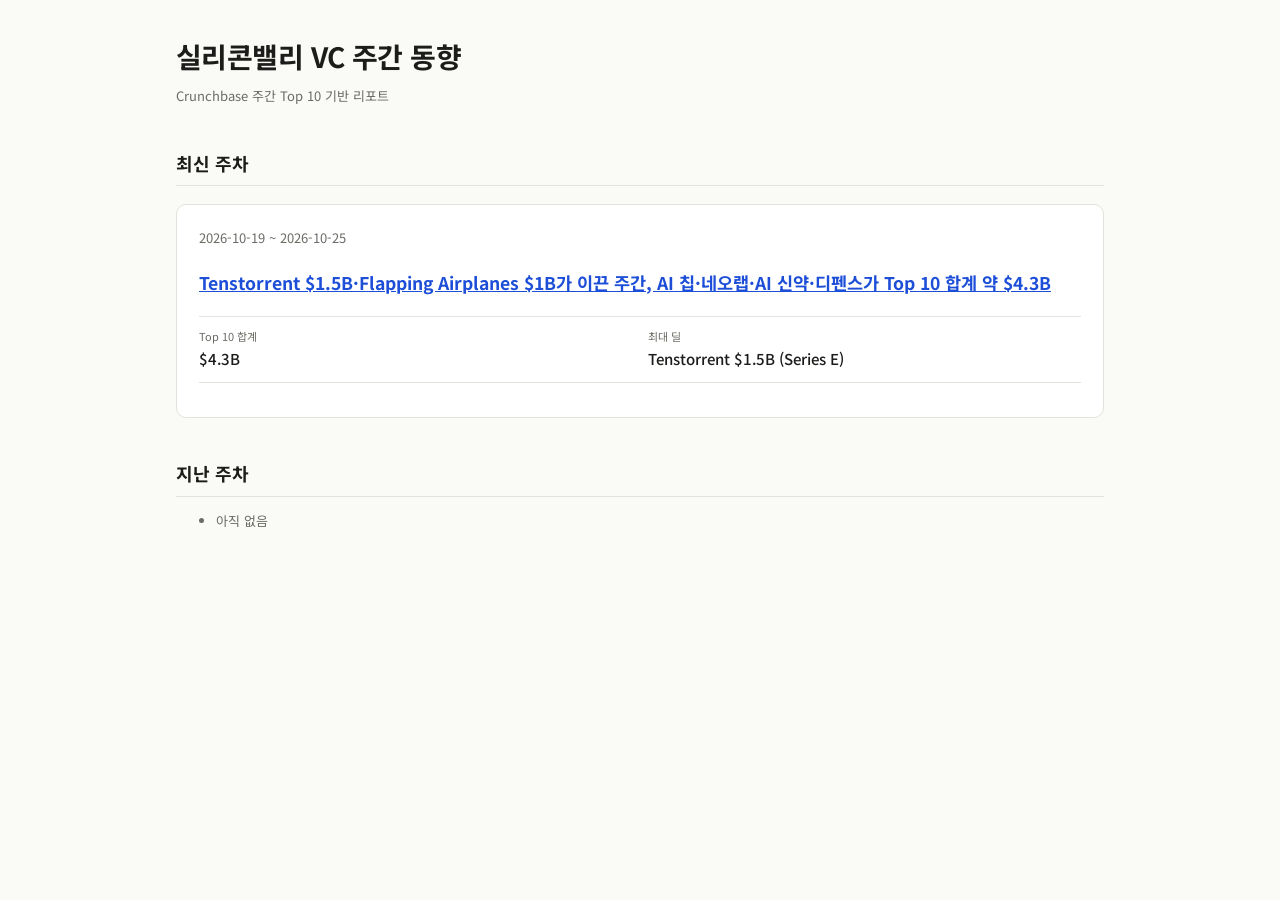
==== index.html @ 66e18ee8 "report: Top 10을 Crunchbase 목록 그대로 복원 (글로벌 재정렬 제거) Co-Authored-By: Claude Sonnet 5.5 <noreply@anthrop" ====
<!doctype html><html lang="ko"><head><meta charset="utf-8"><meta name="viewport" content="width=device-width,initial-scale=1"><title>실리콘밸리 VC 주간 동향</title>
<link href="https://fonts.googleapis.com/css2?family=Noto+Sans+KR:wght@400;500;700&display=swap" rel="stylesheet"><style>*{box-sizing:border-box}:root{--bg:#fafaf7;--fg:#1c1c1a;--mut:#6b6b66;--ln:#e3e2dc;--card:#fff;--ac:#1d4ed8;--bar:#dfe6fb;--why:#f1f4fd}
@media(prefers-color-scheme:dark){:root{--bg:#121214;--fg:#ececea;--mut:#9a9a94;--ln:#2c2c30;--card:#1a1a1d;--ac:#7ea2ff;--bar:#273253;--why:#1e2333}}
body{margin:0;background:var(--bg);color:var(--fg);font:15px/1.75 'Noto Sans KR',sans-serif;font-variant-numeric:tabular-nums;word-break:keep-all;overflow-wrap:anywhere}
.w{max-width:960px;margin:0 auto;padding:24px 16px 64px}a{color:var(--ac)}h1{font-size:28px;margin:8px 0 4px;letter-spacing:-.02em}h2{font-size:18px;margin:40px 0 12px;border-bottom:1px solid var(--ln);padding-bottom:6px}
.sub{color:var(--mut);font-size:13px}.lead{font-size:16px;margin:16px 0}
.tiles{display:grid;grid-template-columns:repeat(auto-fit,minmax(200px,1fr));gap:12px}.tile{background:var(--card);border:1px solid var(--ln);border-radius:8px;padding:12px 14px}.tile b{display:block;font-size:22px;color:var(--ac)}.tile span{font-size:12px;color:var(--mut)}
.trend{background:var(--card);border:1px solid var(--ln);border-radius:10px;padding:8px 20px}.trend li{margin:8px 0}
.bar{display:grid;grid-template-columns:minmax(120px,190px) 1fr 64px;gap:8px;align-items:center;text-decoration:none;color:var(--fg);padding:3px 0;font-size:13px}.bt{background:var(--bar);height:14px;border-radius:3px;overflow:hidden;display:block}.bt i{display:block;height:100%;background:var(--ac)}.ba{text-align:right;font-weight:700}
.card{background:var(--card);border:1px solid var(--ln);border-radius:10px;padding:22px;margin:18px 0;scroll-margin-top:12px}.ch{display:flex;gap:10px;align-items:center;flex-wrap:wrap}.ch h3{margin:0;font-size:20px}.rk{background:var(--ac);color:var(--bg);border-radius:50%;width:28px;height:28px;display:inline-flex;align-items:center;justify-content:center;font-weight:700;font-size:14px}
.tag{font-size:12px;border:1px solid var(--ln);border-radius:99px;padding:1px 10px;color:var(--mut)}.amt{font-size:40px;font-weight:700;color:var(--ac);margin:6px 0;letter-spacing:-.02em}
.meta{display:grid;grid-template-columns:repeat(auto-fit,minmax(200px,1fr));gap:8px 16px;margin:8px 0 12px;padding:10px 0;border-top:1px solid var(--ln);border-bottom:1px solid var(--ln)}.meta dt{font-size:11px;color:var(--mut)}.meta dd{margin:0;font-weight:500}
h4{font-size:13px;color:var(--mut);margin:16px 0 3px}.card p{margin:0}.why{background:var(--why);border-left:3px solid var(--ac);padding:10px 14px;border-radius:0 6px 6px 0}
.src{margin-top:16px;font-size:12px;color:var(--mut);border-top:1px dashed var(--ln);padding-top:8px}
.u{font-size:10px;background:#8883;color:var(--mut);border-radius:4px;padding:0 5px;margin-left:3px;font-weight:400;white-space:nowrap;vertical-align:middle}.small{font-size:13px;color:var(--mut)}.sec{border-left:3px solid var(--ln);padding:4px 0 4px 14px;margin:14px 0}.sh{display:flex;gap:10px;align-items:baseline;flex-wrap:wrap}.sh b{font-size:16px}.sh span{font-size:12px;color:var(--ac);font-weight:500}.sec p{margin:4px 0 0}.tw{overflow-x:auto}table{border-collapse:collapse;width:100%;font-size:13.5px}th,td{border-bottom:1px solid var(--ln);padding:8px 10px;text-align:left;vertical-align:top}th{font-size:12px;color:var(--mut);font-weight:500}.srcs{columns:2;font-size:13px}@media(max-width:600px){.srcs{columns:1}table{font-size:13px}td,th{padding:6px}}.small li{margin:3px 0}
@media(max-width:600px){.bar{grid-template-columns:1fr 56px}.bt{grid-column:1/-1;order:3}.amt{font-size:34px}.card{padding:16px}}.toc{display:flex;flex-wrap:wrap;gap:6px 14px;font-size:13px;margin:14px 0 0;padding:10px 0;border-top:1px solid var(--ln);border-bottom:1px solid var(--ln)}.toc a{text-decoration:none}</style></head><body><div class="w"><h1>실리콘밸리 VC 주간 동향</h1><div class="sub">Crunchbase 주간 Top 10 기반 리포트</div>
<h2>최신 주차</h2><article class="card"><div class="sub">2026-10-19 ~ 2026-10-25</div><h3><a href="reports/2026-10-19.html">Tenstorrent $1.5B·Flapping Airplanes $1B가 이끈 주간, AI 칩·네오랩·AI 신약·디펜스가 Top 10 합계 약 $4.3B</a></h3><dl class="meta"><div><dt>Top 10 합계</dt><dd>$4.3B</dd></div><div><dt>최대 딜</dt><dd>Tenstorrent $1.5B (Series E)</dd></div></dl></article>
<h2>지난 주차</h2><ul class="small"><li>아직 없음</li></ul></div></body></html>
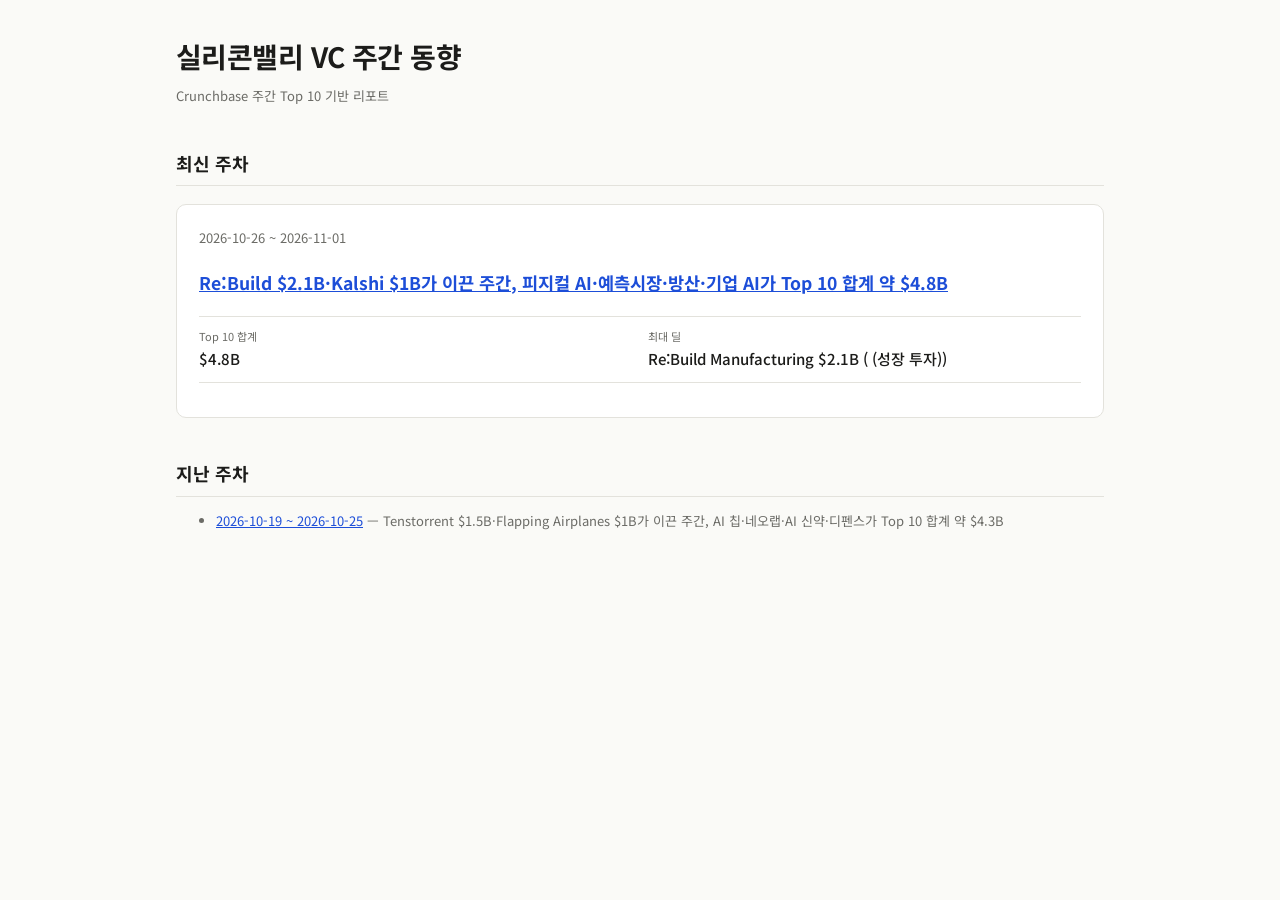
==== commit ab8a8cd8: "report: 2026-10-26 ~ 2026-11-01 Co-Authored-By: Claude Sonnet 5.5 <noreply@anthropic.com> Claude-Ses" ====
--- a/index.html
+++ b/index.html
@@ -14,5 +14,5 @@
 .src{margin-top:16px;font-size:12px;color:var(--mut);border-top:1px dashed var(--ln);padding-top:8px}
 .u{font-size:10px;background:#8883;color:var(--mut);border-radius:4px;padding:0 5px;margin-left:3px;font-weight:400;white-space:nowrap;vertical-align:middle}.small{font-size:13px;color:var(--mut)}.sec{border-left:3px solid var(--ln);padding:4px 0 4px 14px;margin:14px 0}.sh{display:flex;gap:10px;align-items:baseline;flex-wrap:wrap}.sh b{font-size:16px}.sh span{font-size:12px;color:var(--ac);font-weight:500}.sec p{margin:4px 0 0}.tw{overflow-x:auto}table{border-collapse:collapse;width:100%;font-size:13.5px}th,td{border-bottom:1px solid var(--ln);padding:8px 10px;text-align:left;vertical-align:top}th{font-size:12px;color:var(--mut);font-weight:500}.srcs{columns:2;font-size:13px}@media(max-width:600px){.srcs{columns:1}table{font-size:13px}td,th{padding:6px}}.small li{margin:3px 0}
 @media(max-width:600px){.bar{grid-template-columns:1fr 56px}.bt{grid-column:1/-1;order:3}.amt{font-size:34px}.card{padding:16px}}.toc{display:flex;flex-wrap:wrap;gap:6px 14px;font-size:13px;margin:14px 0 0;padding:10px 0;border-top:1px solid var(--ln);border-bottom:1px solid var(--ln)}.toc a{text-decoration:none}</style></head><body><div class="w"><h1>실리콘밸리 VC 주간 동향</h1><div class="sub">Crunchbase 주간 Top 10 기반 리포트</div>
-<h2>최신 주차</h2><article class="card"><div class="sub">2026-10-19 ~ 2026-10-25</div><h3><a href="reports/2026-10-19.html">Tenstorrent $1.5B·Flapping Airplanes $1B가 이끈 주간, AI 칩·네오랩·AI 신약·디펜스가 Top 10 합계 약 $4.3B</a></h3><dl class="meta"><div><dt>Top 10 합계</dt><dd>$4.3B</dd></div><div><dt>최대 딜</dt><dd>Tenstorrent $1.5B (Series E)</dd></div></dl></article>
-<h2>지난 주차</h2><ul class="small"><li>아직 없음</li></ul></div></body></html>+<h2>최신 주차</h2><article class="card"><div class="sub">2026-10-26 ~ 2026-11-01</div><h3><a href="reports/2026-10-26.html">Re:Build $2.1B·Kalshi $1B가 이끈 주간, 피지컬 AI·예측시장·방산·기업 AI가 Top 10 합계 약 $4.8B</a></h3><dl class="meta"><div><dt>Top 10 합계</dt><dd>$4.8B</dd></div><div><dt>최대 딜</dt><dd>Re:Build Manufacturing $2.1B ( (성장 투자))</dd></div></dl></article>
+<h2>지난 주차</h2><ul class="small"><li><a href="reports/2026-10-19.html">2026-10-19 ~ 2026-10-25</a> — Tenstorrent $1.5B·Flapping Airplanes $1B가 이끈 주간, AI 칩·네오랩·AI 신약·디펜스가 Top 10 합계 약 $4.3B</li></ul></div></body></html>
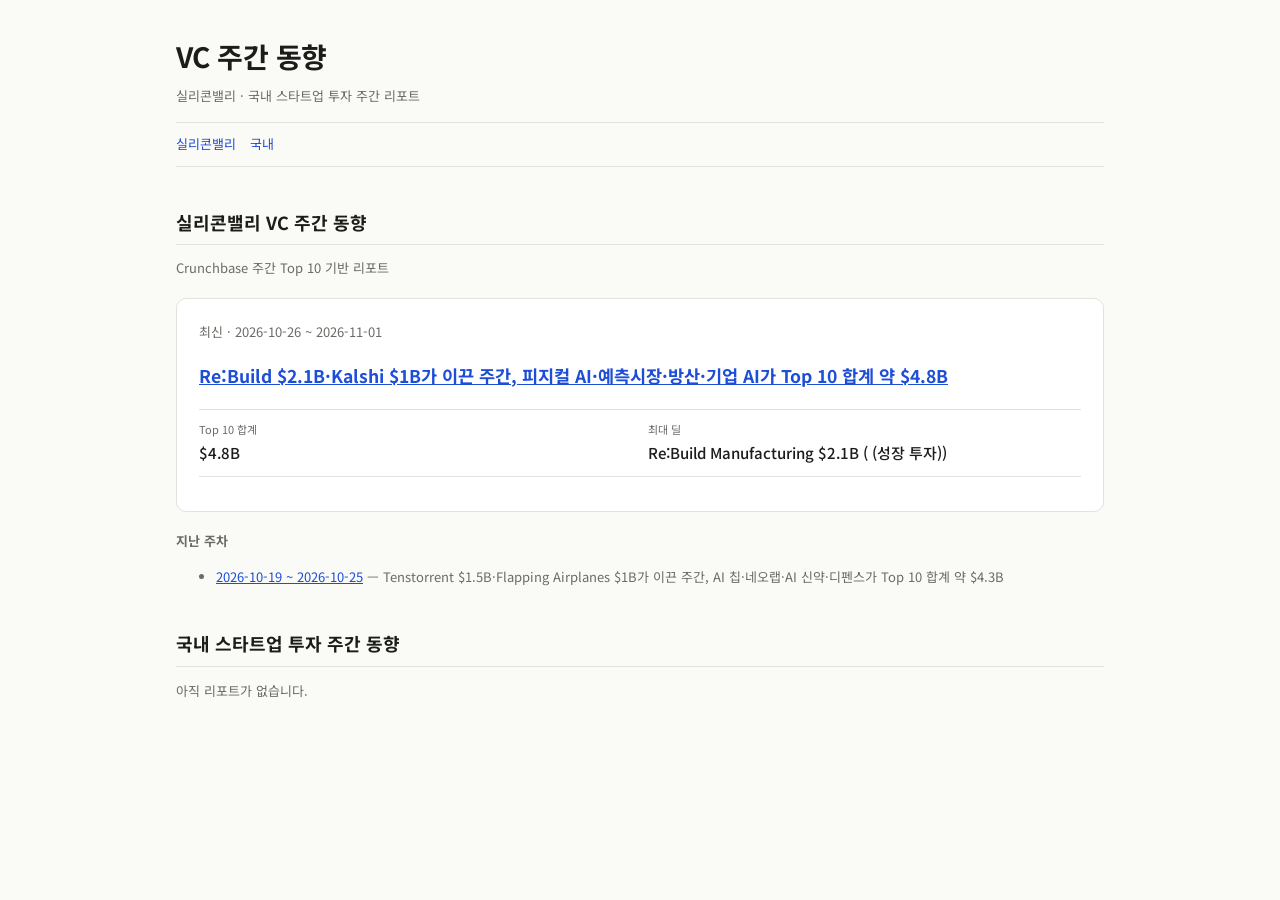
==== commit 5dc39d14: "Add Korean weekly report: region-aware builder and vc-weekly-report-kr skill Co-Authored-By: Claude " ====
--- a/index.html
+++ b/index.html
@@ -1,4 +1,4 @@
-<!doctype html><html lang="ko"><head><meta charset="utf-8"><meta name="viewport" content="width=device-width,initial-scale=1"><title>실리콘밸리 VC 주간 동향</title>
+<!doctype html><html lang="ko"><head><meta charset="utf-8"><meta name="viewport" content="width=device-width,initial-scale=1"><title>VC 주간 동향</title>
 <link href="https://fonts.googleapis.com/css2?family=Noto+Sans+KR:wght@400;500;700&display=swap" rel="stylesheet"><style>*{box-sizing:border-box}:root{--bg:#fafaf7;--fg:#1c1c1a;--mut:#6b6b66;--ln:#e3e2dc;--card:#fff;--ac:#1d4ed8;--bar:#dfe6fb;--why:#f1f4fd}
 @media(prefers-color-scheme:dark){:root{--bg:#121214;--fg:#ececea;--mut:#9a9a94;--ln:#2c2c30;--card:#1a1a1d;--ac:#7ea2ff;--bar:#273253;--why:#1e2333}}
 body{margin:0;background:var(--bg);color:var(--fg);font:15px/1.75 'Noto Sans KR',sans-serif;font-variant-numeric:tabular-nums;word-break:keep-all;overflow-wrap:anywhere}
@@ -13,6 +13,7 @@
 h4{font-size:13px;color:var(--mut);margin:16px 0 3px}.card p{margin:0}.why{background:var(--why);border-left:3px solid var(--ac);padding:10px 14px;border-radius:0 6px 6px 0}
 .src{margin-top:16px;font-size:12px;color:var(--mut);border-top:1px dashed var(--ln);padding-top:8px}
 .u{font-size:10px;background:#8883;color:var(--mut);border-radius:4px;padding:0 5px;margin-left:3px;font-weight:400;white-space:nowrap;vertical-align:middle}.small{font-size:13px;color:var(--mut)}.sec{border-left:3px solid var(--ln);padding:4px 0 4px 14px;margin:14px 0}.sh{display:flex;gap:10px;align-items:baseline;flex-wrap:wrap}.sh b{font-size:16px}.sh span{font-size:12px;color:var(--ac);font-weight:500}.sec p{margin:4px 0 0}.tw{overflow-x:auto}table{border-collapse:collapse;width:100%;font-size:13.5px}th,td{border-bottom:1px solid var(--ln);padding:8px 10px;text-align:left;vertical-align:top}th{font-size:12px;color:var(--mut);font-weight:500}.srcs{columns:2;font-size:13px}@media(max-width:600px){.srcs{columns:1}table{font-size:13px}td,th{padding:6px}}.small li{margin:3px 0}
-@media(max-width:600px){.bar{grid-template-columns:1fr 56px}.bt{grid-column:1/-1;order:3}.amt{font-size:34px}.card{padding:16px}}.toc{display:flex;flex-wrap:wrap;gap:6px 14px;font-size:13px;margin:14px 0 0;padding:10px 0;border-top:1px solid var(--ln);border-bottom:1px solid var(--ln)}.toc a{text-decoration:none}</style></head><body><div class="w"><h1>실리콘밸리 VC 주간 동향</h1><div class="sub">Crunchbase 주간 Top 10 기반 리포트</div>
-<h2>최신 주차</h2><article class="card"><div class="sub">2026-10-26 ~ 2026-11-01</div><h3><a href="reports/2026-10-26.html">Re:Build $2.1B·Kalshi $1B가 이끈 주간, 피지컬 AI·예측시장·방산·기업 AI가 Top 10 합계 약 $4.8B</a></h3><dl class="meta"><div><dt>Top 10 합계</dt><dd>$4.8B</dd></div><div><dt>최대 딜</dt><dd>Re:Build Manufacturing $2.1B ( (성장 투자))</dd></div></dl></article>
-<h2>지난 주차</h2><ul class="small"><li><a href="reports/2026-10-19.html">2026-10-19 ~ 2026-10-25</a> — Tenstorrent $1.5B·Flapping Airplanes $1B가 이끈 주간, AI 칩·네오랩·AI 신약·디펜스가 Top 10 합계 약 $4.3B</li></ul></div></body></html>+@media(max-width:600px){.bar{grid-template-columns:1fr 56px}.bt{grid-column:1/-1;order:3}.amt{font-size:34px}.card{padding:16px}}.toc{display:flex;flex-wrap:wrap;gap:6px 14px;font-size:13px;margin:14px 0 0;padding:10px 0;border-top:1px solid var(--ln);border-bottom:1px solid var(--ln)}.toc a{text-decoration:none}</style></head><body><div class="w"><h1>VC 주간 동향</h1><div class="sub">실리콘밸리 · 국내 스타트업 투자 주간 리포트</div>
+<nav class="toc"><a href="#us">실리콘밸리</a><a href="#kr">국내</a></nav>
+<section id="us"><h2>실리콘밸리 VC 주간 동향</h2><div class="sub">Crunchbase 주간 Top 10 기반 리포트</div><article class="card"><div class="sub">최신 · 2026-10-26 ~ 2026-11-01</div><h3><a href="reports/2026-10-26.html">Re:Build $2.1B·Kalshi $1B가 이끈 주간, 피지컬 AI·예측시장·방산·기업 AI가 Top 10 합계 약 $4.8B</a></h3><dl class="meta"><div><dt>Top 10 합계</dt><dd>$4.8B</dd></div><div><dt>최대 딜</dt><dd>Re:Build Manufacturing $2.1B ( (성장 투자))</dd></div></dl></article>
+<h4>지난 주차</h4><ul class="small"><li><a href="reports/2026-10-19.html">2026-10-19 ~ 2026-10-25</a> — Tenstorrent $1.5B·Flapping Airplanes $1B가 이끈 주간, AI 칩·네오랩·AI 신약·디펜스가 Top 10 합계 약 $4.3B</li></ul></section><section id="kr"><h2>국내 스타트업 투자 주간 동향</h2><p class="small">아직 리포트가 없습니다.</p></section></div></body></html>
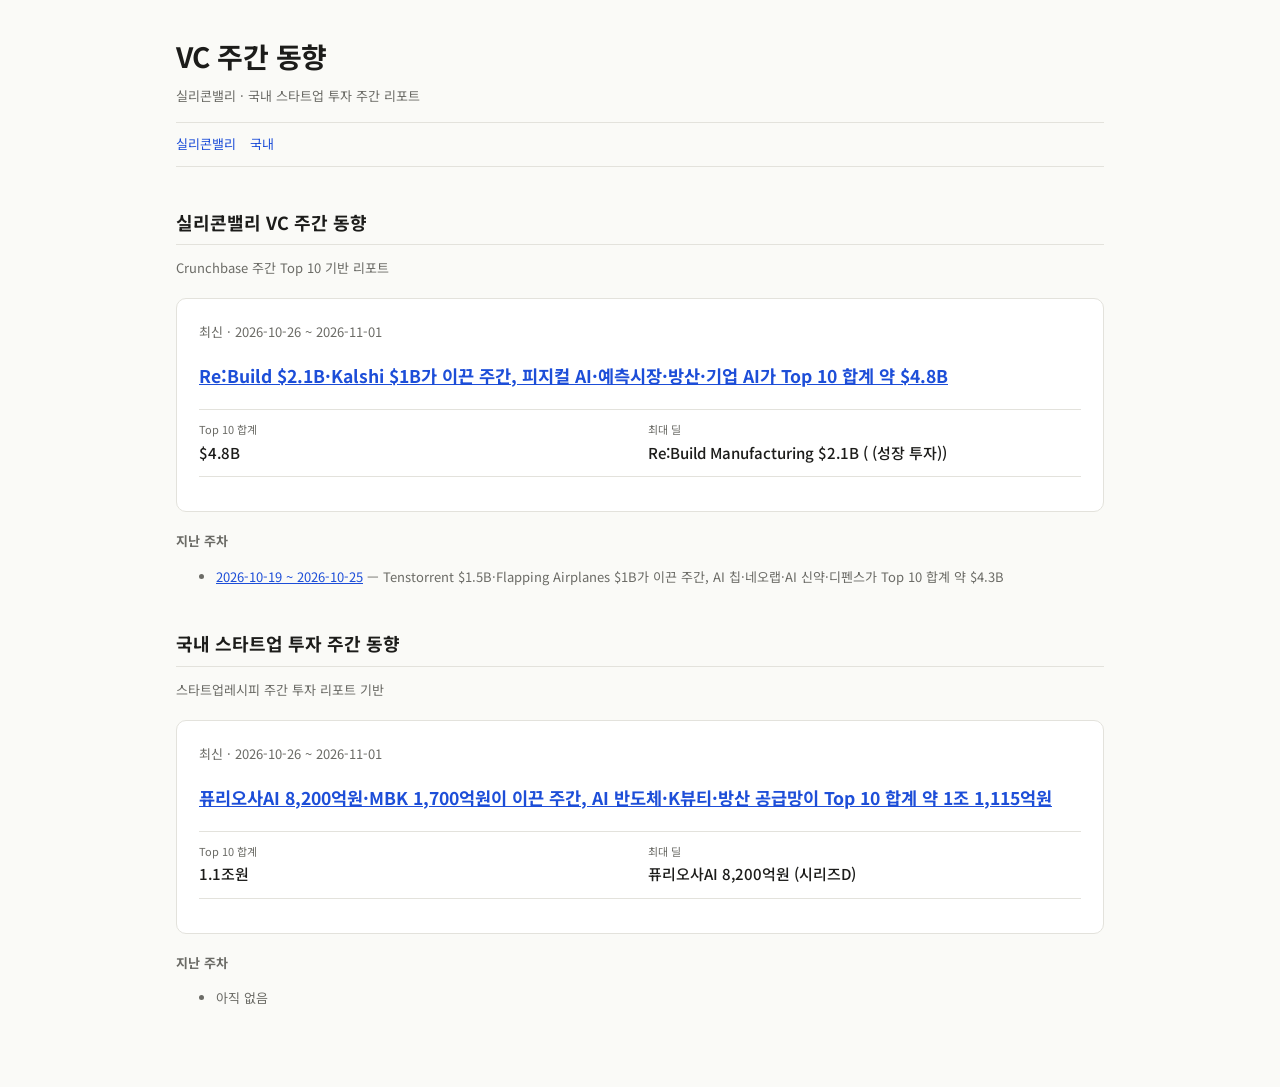
==== commit 88b0afa0: "report(kr): 2026-10-26 ~ 2026-11-01 Co-Authored-By: Claude Sonnet 5.5 <noreply@anthropic.com> Claude" ====
--- a/index.html
+++ b/index.html
@@ -16,4 +16,5 @@
 @media(max-width:600px){.bar{grid-template-columns:1fr 56px}.bt{grid-column:1/-1;order:3}.amt{font-size:34px}.card{padding:16px}}.toc{display:flex;flex-wrap:wrap;gap:6px 14px;font-size:13px;margin:14px 0 0;padding:10px 0;border-top:1px solid var(--ln);border-bottom:1px solid var(--ln)}.toc a{text-decoration:none}</style></head><body><div class="w"><h1>VC 주간 동향</h1><div class="sub">실리콘밸리 · 국내 스타트업 투자 주간 리포트</div>
 <nav class="toc"><a href="#us">실리콘밸리</a><a href="#kr">국내</a></nav>
 <section id="us"><h2>실리콘밸리 VC 주간 동향</h2><div class="sub">Crunchbase 주간 Top 10 기반 리포트</div><article class="card"><div class="sub">최신 · 2026-10-26 ~ 2026-11-01</div><h3><a href="reports/2026-10-26.html">Re:Build $2.1B·Kalshi $1B가 이끈 주간, 피지컬 AI·예측시장·방산·기업 AI가 Top 10 합계 약 $4.8B</a></h3><dl class="meta"><div><dt>Top 10 합계</dt><dd>$4.8B</dd></div><div><dt>최대 딜</dt><dd>Re:Build Manufacturing $2.1B ( (성장 투자))</dd></div></dl></article>
-<h4>지난 주차</h4><ul class="small"><li><a href="reports/2026-10-19.html">2026-10-19 ~ 2026-10-25</a> — Tenstorrent $1.5B·Flapping Airplanes $1B가 이끈 주간, AI 칩·네오랩·AI 신약·디펜스가 Top 10 합계 약 $4.3B</li></ul></section><section id="kr"><h2>국내 스타트업 투자 주간 동향</h2><p class="small">아직 리포트가 없습니다.</p></section></div></body></html>+<h4>지난 주차</h4><ul class="small"><li><a href="reports/2026-10-19.html">2026-10-19 ~ 2026-10-25</a> — Tenstorrent $1.5B·Flapping Airplanes $1B가 이끈 주간, AI 칩·네오랩·AI 신약·디펜스가 Top 10 합계 약 $4.3B</li></ul></section><section id="kr"><h2>국내 스타트업 투자 주간 동향</h2><div class="sub">스타트업레시피 주간 투자 리포트 기반</div><article class="card"><div class="sub">최신 · 2026-10-26 ~ 2026-11-01</div><h3><a href="kr/reports/2026-10-26.html">퓨리오사AI 8,200억원·MBK 1,700억원이 이끈 주간, AI 반도체·K뷰티·방산 공급망이 Top 10 합계 약 1조 1,115억원</a></h3><dl class="meta"><div><dt>Top 10 합계</dt><dd>1.1조원</dd></div><div><dt>최대 딜</dt><dd>퓨리오사AI 8,200억원 (시리즈D)</dd></div></dl></article>
+<h4>지난 주차</h4><ul class="small"><li>아직 없음</li></ul></section></div></body></html>
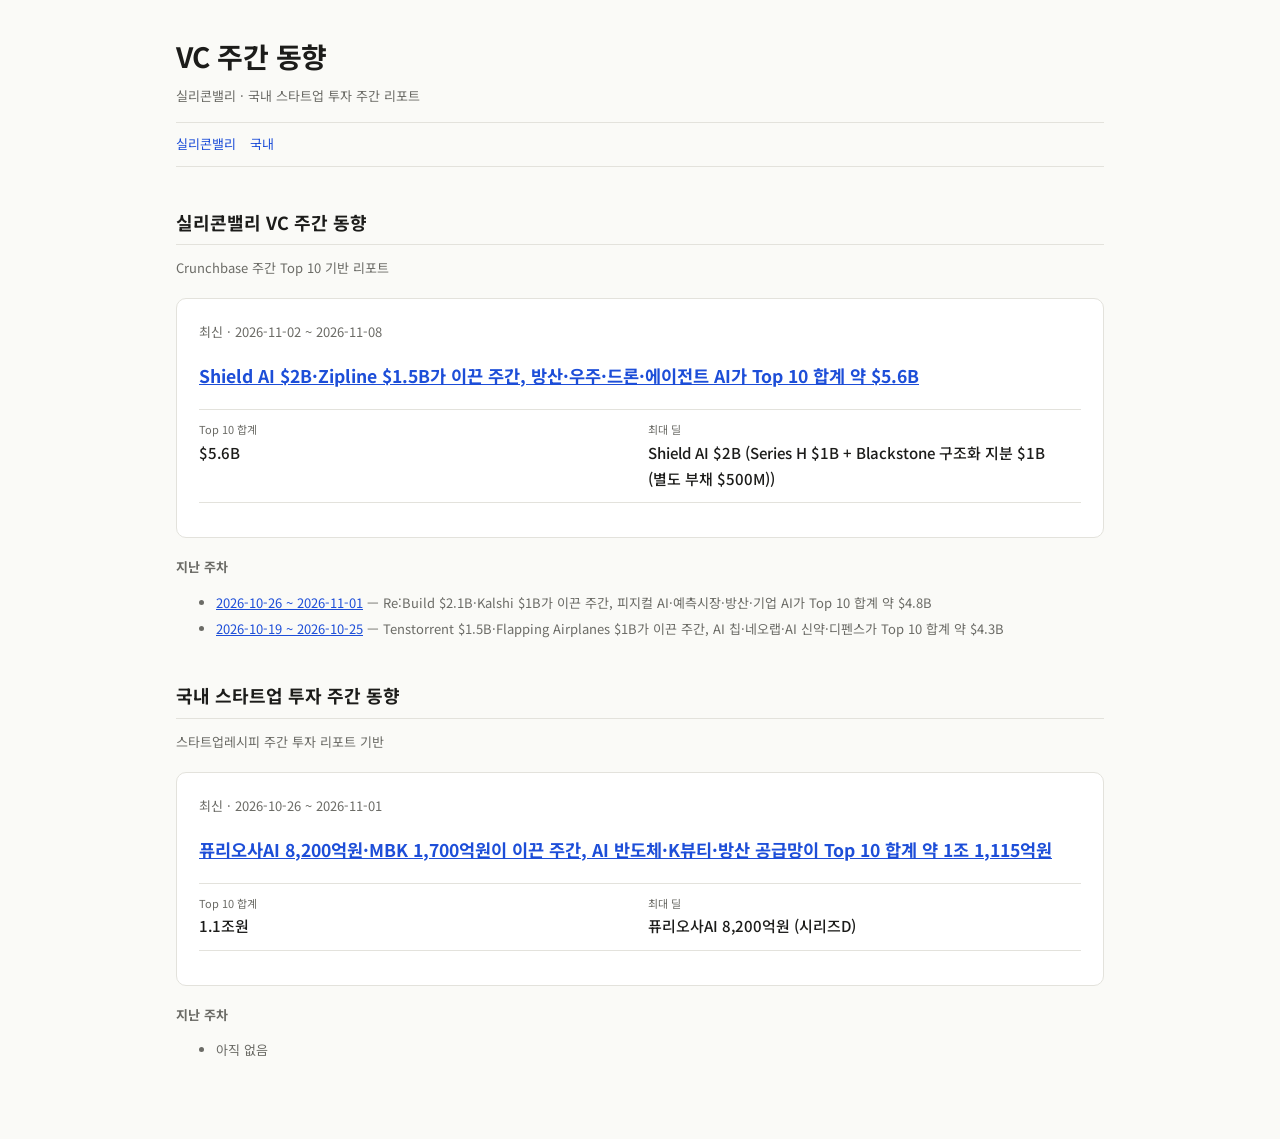
==== commit b23f51d8: "report: 2026-11-02 ~ 2026-11-08 Co-Authored-By: Claude Sonnet 5.5 <noreply@anthropic.com> Claude-Ses" ====
--- a/index.html
+++ b/index.html
@@ -15,6 +15,6 @@
 .u{font-size:10px;background:#8883;color:var(--mut);border-radius:4px;padding:0 5px;margin-left:3px;font-weight:400;white-space:nowrap;vertical-align:middle}.small{font-size:13px;color:var(--mut)}.sec{border-left:3px solid var(--ln);padding:4px 0 4px 14px;margin:14px 0}.sh{display:flex;gap:10px;align-items:baseline;flex-wrap:wrap}.sh b{font-size:16px}.sh span{font-size:12px;color:var(--ac);font-weight:500}.sec p{margin:4px 0 0}.tw{overflow-x:auto}table{border-collapse:collapse;width:100%;font-size:13.5px}th,td{border-bottom:1px solid var(--ln);padding:8px 10px;text-align:left;vertical-align:top}th{font-size:12px;color:var(--mut);font-weight:500}.srcs{columns:2;font-size:13px}@media(max-width:600px){.srcs{columns:1}table{font-size:13px}td,th{padding:6px}}.small li{margin:3px 0}
 @media(max-width:600px){.bar{grid-template-columns:1fr 56px}.bt{grid-column:1/-1;order:3}.amt{font-size:34px}.card{padding:16px}}.toc{display:flex;flex-wrap:wrap;gap:6px 14px;font-size:13px;margin:14px 0 0;padding:10px 0;border-top:1px solid var(--ln);border-bottom:1px solid var(--ln)}.toc a{text-decoration:none}</style></head><body><div class="w"><h1>VC 주간 동향</h1><div class="sub">실리콘밸리 · 국내 스타트업 투자 주간 리포트</div>
 <nav class="toc"><a href="#us">실리콘밸리</a><a href="#kr">국내</a></nav>
-<section id="us"><h2>실리콘밸리 VC 주간 동향</h2><div class="sub">Crunchbase 주간 Top 10 기반 리포트</div><article class="card"><div class="sub">최신 · 2026-10-26 ~ 2026-11-01</div><h3><a href="reports/2026-10-26.html">Re:Build $2.1B·Kalshi $1B가 이끈 주간, 피지컬 AI·예측시장·방산·기업 AI가 Top 10 합계 약 $4.8B</a></h3><dl class="meta"><div><dt>Top 10 합계</dt><dd>$4.8B</dd></div><div><dt>최대 딜</dt><dd>Re:Build Manufacturing $2.1B ( (성장 투자))</dd></div></dl></article>
-<h4>지난 주차</h4><ul class="small"><li><a href="reports/2026-10-19.html">2026-10-19 ~ 2026-10-25</a> — Tenstorrent $1.5B·Flapping Airplanes $1B가 이끈 주간, AI 칩·네오랩·AI 신약·디펜스가 Top 10 합계 약 $4.3B</li></ul></section><section id="kr"><h2>국내 스타트업 투자 주간 동향</h2><div class="sub">스타트업레시피 주간 투자 리포트 기반</div><article class="card"><div class="sub">최신 · 2026-10-26 ~ 2026-11-01</div><h3><a href="kr/reports/2026-10-26.html">퓨리오사AI 8,200억원·MBK 1,700억원이 이끈 주간, AI 반도체·K뷰티·방산 공급망이 Top 10 합계 약 1조 1,115억원</a></h3><dl class="meta"><div><dt>Top 10 합계</dt><dd>1.1조원</dd></div><div><dt>최대 딜</dt><dd>퓨리오사AI 8,200억원 (시리즈D)</dd></div></dl></article>
+<section id="us"><h2>실리콘밸리 VC 주간 동향</h2><div class="sub">Crunchbase 주간 Top 10 기반 리포트</div><article class="card"><div class="sub">최신 · 2026-11-02 ~ 2026-11-08</div><h3><a href="reports/2026-11-02.html">Shield AI $2B·Zipline $1.5B가 이끈 주간, 방산·우주·드론·에이전트 AI가 Top 10 합계 약 $5.6B</a></h3><dl class="meta"><div><dt>Top 10 합계</dt><dd>$5.6B</dd></div><div><dt>최대 딜</dt><dd>Shield AI $2B (Series H $1B + Blackstone 구조화 지분 $1B (별도 부채 $500M))</dd></div></dl></article>
+<h4>지난 주차</h4><ul class="small"><li><a href="reports/2026-10-26.html">2026-10-26 ~ 2026-11-01</a> — Re:Build $2.1B·Kalshi $1B가 이끈 주간, 피지컬 AI·예측시장·방산·기업 AI가 Top 10 합계 약 $4.8B</li><li><a href="reports/2026-10-19.html">2026-10-19 ~ 2026-10-25</a> — Tenstorrent $1.5B·Flapping Airplanes $1B가 이끈 주간, AI 칩·네오랩·AI 신약·디펜스가 Top 10 합계 약 $4.3B</li></ul></section><section id="kr"><h2>국내 스타트업 투자 주간 동향</h2><div class="sub">스타트업레시피 주간 투자 리포트 기반</div><article class="card"><div class="sub">최신 · 2026-10-26 ~ 2026-11-01</div><h3><a href="kr/reports/2026-10-26.html">퓨리오사AI 8,200억원·MBK 1,700억원이 이끈 주간, AI 반도체·K뷰티·방산 공급망이 Top 10 합계 약 1조 1,115억원</a></h3><dl class="meta"><div><dt>Top 10 합계</dt><dd>1.1조원</dd></div><div><dt>최대 딜</dt><dd>퓨리오사AI 8,200억원 (시리즈D)</dd></div></dl></article>
 <h4>지난 주차</h4><ul class="small"><li>아직 없음</li></ul></section></div></body></html>
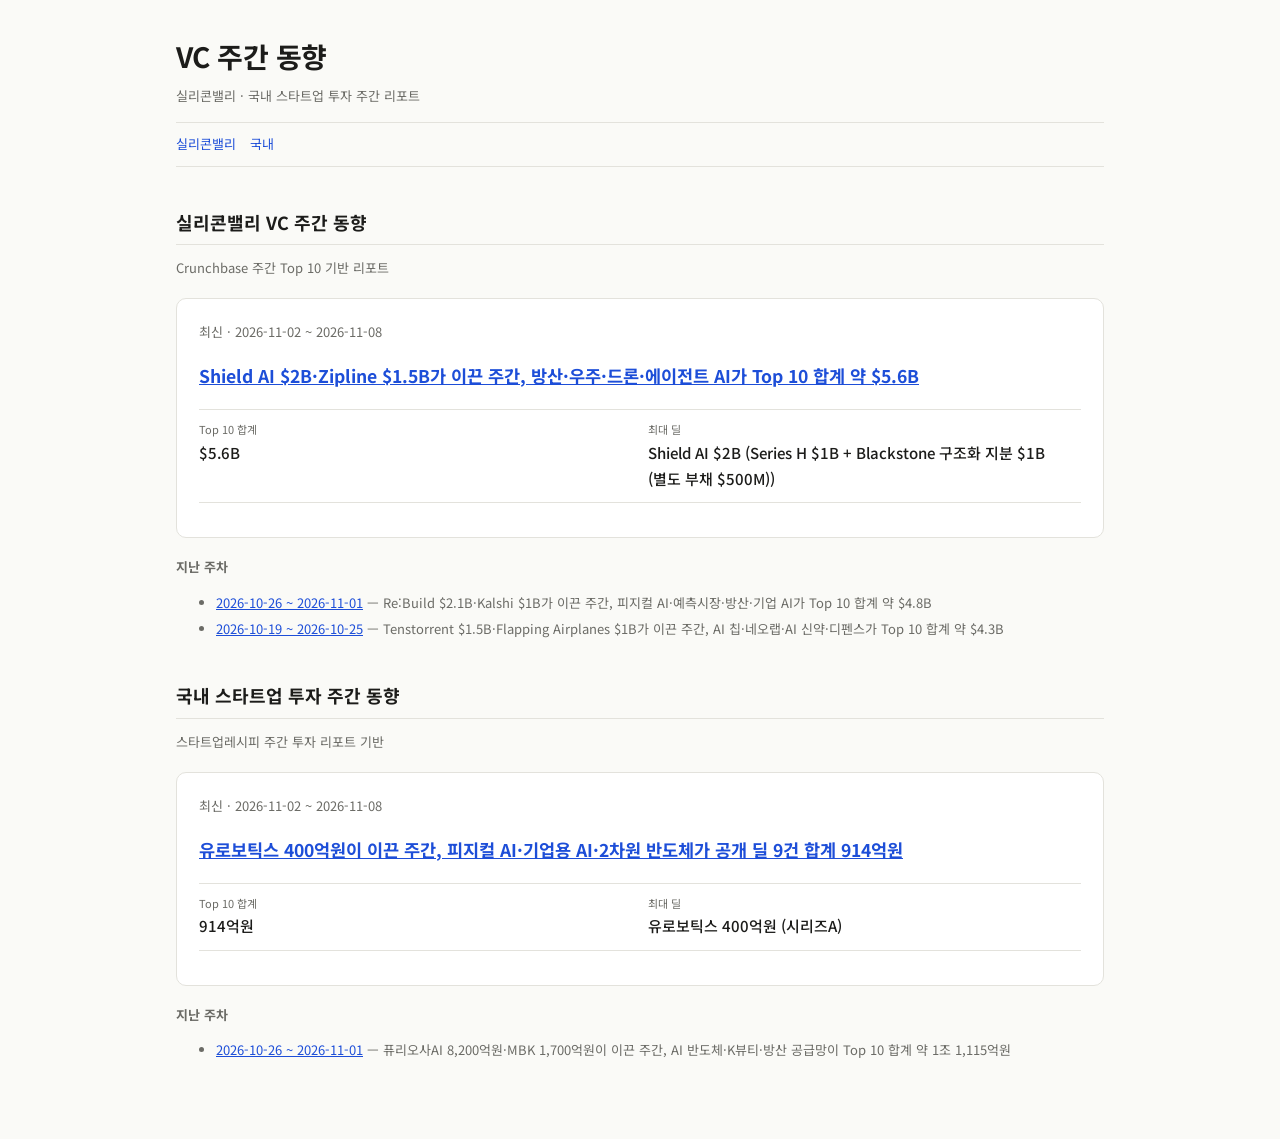
==== commit 3b063300: "report(kr): 2026-11-02 ~ 2026-11-08 Co-Authored-By: Claude Sonnet 5.5 <noreply@anthropic.com> Claude" ====
--- a/index.html
+++ b/index.html
@@ -16,5 +16,5 @@
 @media(max-width:600px){.bar{grid-template-columns:1fr 56px}.bt{grid-column:1/-1;order:3}.amt{font-size:34px}.card{padding:16px}}.toc{display:flex;flex-wrap:wrap;gap:6px 14px;font-size:13px;margin:14px 0 0;padding:10px 0;border-top:1px solid var(--ln);border-bottom:1px solid var(--ln)}.toc a{text-decoration:none}</style></head><body><div class="w"><h1>VC 주간 동향</h1><div class="sub">실리콘밸리 · 국내 스타트업 투자 주간 리포트</div>
 <nav class="toc"><a href="#us">실리콘밸리</a><a href="#kr">국내</a></nav>
 <section id="us"><h2>실리콘밸리 VC 주간 동향</h2><div class="sub">Crunchbase 주간 Top 10 기반 리포트</div><article class="card"><div class="sub">최신 · 2026-11-02 ~ 2026-11-08</div><h3><a href="reports/2026-11-02.html">Shield AI $2B·Zipline $1.5B가 이끈 주간, 방산·우주·드론·에이전트 AI가 Top 10 합계 약 $5.6B</a></h3><dl class="meta"><div><dt>Top 10 합계</dt><dd>$5.6B</dd></div><div><dt>최대 딜</dt><dd>Shield AI $2B (Series H $1B + Blackstone 구조화 지분 $1B (별도 부채 $500M))</dd></div></dl></article>
-<h4>지난 주차</h4><ul class="small"><li><a href="reports/2026-10-26.html">2026-10-26 ~ 2026-11-01</a> — Re:Build $2.1B·Kalshi $1B가 이끈 주간, 피지컬 AI·예측시장·방산·기업 AI가 Top 10 합계 약 $4.8B</li><li><a href="reports/2026-10-19.html">2026-10-19 ~ 2026-10-25</a> — Tenstorrent $1.5B·Flapping Airplanes $1B가 이끈 주간, AI 칩·네오랩·AI 신약·디펜스가 Top 10 합계 약 $4.3B</li></ul></section><section id="kr"><h2>국내 스타트업 투자 주간 동향</h2><div class="sub">스타트업레시피 주간 투자 리포트 기반</div><article class="card"><div class="sub">최신 · 2026-10-26 ~ 2026-11-01</div><h3><a href="kr/reports/2026-10-26.html">퓨리오사AI 8,200억원·MBK 1,700억원이 이끈 주간, AI 반도체·K뷰티·방산 공급망이 Top 10 합계 약 1조 1,115억원</a></h3><dl class="meta"><div><dt>Top 10 합계</dt><dd>1.1조원</dd></div><div><dt>최대 딜</dt><dd>퓨리오사AI 8,200억원 (시리즈D)</dd></div></dl></article>
-<h4>지난 주차</h4><ul class="small"><li>아직 없음</li></ul></section></div></body></html>+<h4>지난 주차</h4><ul class="small"><li><a href="reports/2026-10-26.html">2026-10-26 ~ 2026-11-01</a> — Re:Build $2.1B·Kalshi $1B가 이끈 주간, 피지컬 AI·예측시장·방산·기업 AI가 Top 10 합계 약 $4.8B</li><li><a href="reports/2026-10-19.html">2026-10-19 ~ 2026-10-25</a> — Tenstorrent $1.5B·Flapping Airplanes $1B가 이끈 주간, AI 칩·네오랩·AI 신약·디펜스가 Top 10 합계 약 $4.3B</li></ul></section><section id="kr"><h2>국내 스타트업 투자 주간 동향</h2><div class="sub">스타트업레시피 주간 투자 리포트 기반</div><article class="card"><div class="sub">최신 · 2026-11-02 ~ 2026-11-08</div><h3><a href="kr/reports/2026-11-02.html">유로보틱스 400억원이 이끈 주간, 피지컬 AI·기업용 AI·2차원 반도체가 공개 딜 9건 합계 914억원</a></h3><dl class="meta"><div><dt>Top 10 합계</dt><dd>914억원</dd></div><div><dt>최대 딜</dt><dd>유로보틱스 400억원 (시리즈A)</dd></div></dl></article>
+<h4>지난 주차</h4><ul class="small"><li><a href="kr/reports/2026-10-26.html">2026-10-26 ~ 2026-11-01</a> — 퓨리오사AI 8,200억원·MBK 1,700억원이 이끈 주간, AI 반도체·K뷰티·방산 공급망이 Top 10 합계 약 1조 1,115억원</li></ul></section></div></body></html>
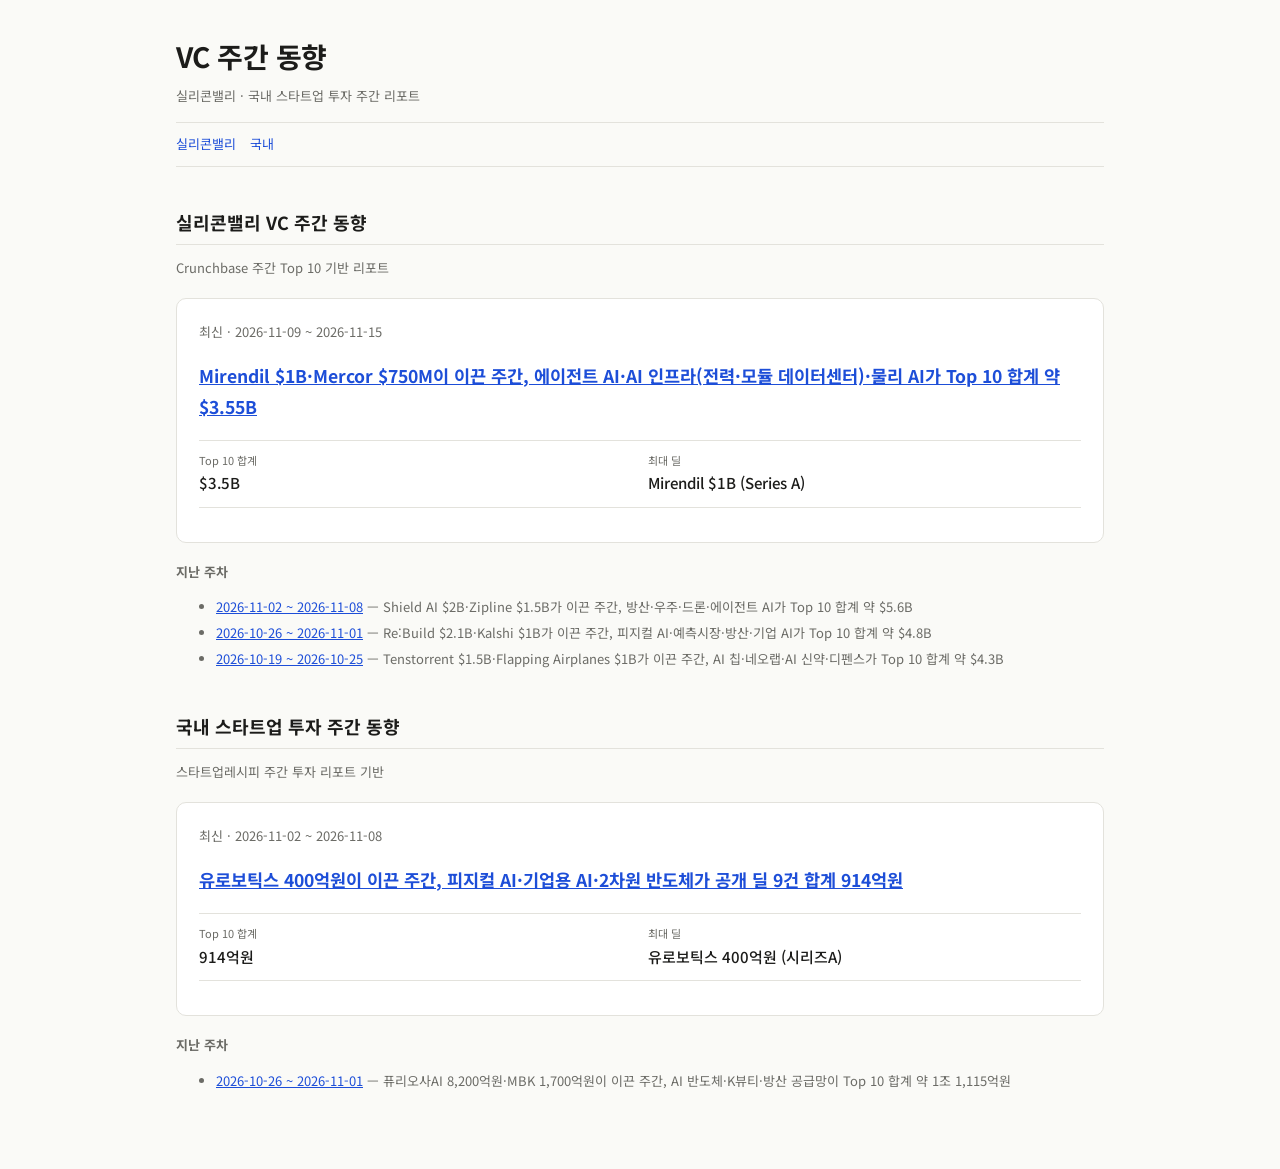
==== commit 145381f8: "report: 2026-11-09 ~ 2026-11-15 Co-Authored-By: Claude Sonnet 5.5 <noreply@anthropic.com> Claude-Ses" ====
--- a/index.html
+++ b/index.html
@@ -15,6 +15,6 @@
 .u{font-size:10px;background:#8883;color:var(--mut);border-radius:4px;padding:0 5px;margin-left:3px;font-weight:400;white-space:nowrap;vertical-align:middle}.small{font-size:13px;color:var(--mut)}.sec{border-left:3px solid var(--ln);padding:4px 0 4px 14px;margin:14px 0}.sh{display:flex;gap:10px;align-items:baseline;flex-wrap:wrap}.sh b{font-size:16px}.sh span{font-size:12px;color:var(--ac);font-weight:500}.sec p{margin:4px 0 0}.tw{overflow-x:auto}table{border-collapse:collapse;width:100%;font-size:13.5px}th,td{border-bottom:1px solid var(--ln);padding:8px 10px;text-align:left;vertical-align:top}th{font-size:12px;color:var(--mut);font-weight:500}.srcs{columns:2;font-size:13px}@media(max-width:600px){.srcs{columns:1}table{font-size:13px}td,th{padding:6px}}.small li{margin:3px 0}
 @media(max-width:600px){.bar{grid-template-columns:1fr 56px}.bt{grid-column:1/-1;order:3}.amt{font-size:34px}.card{padding:16px}}.toc{display:flex;flex-wrap:wrap;gap:6px 14px;font-size:13px;margin:14px 0 0;padding:10px 0;border-top:1px solid var(--ln);border-bottom:1px solid var(--ln)}.toc a{text-decoration:none}</style></head><body><div class="w"><h1>VC 주간 동향</h1><div class="sub">실리콘밸리 · 국내 스타트업 투자 주간 리포트</div>
 <nav class="toc"><a href="#us">실리콘밸리</a><a href="#kr">국내</a></nav>
-<section id="us"><h2>실리콘밸리 VC 주간 동향</h2><div class="sub">Crunchbase 주간 Top 10 기반 리포트</div><article class="card"><div class="sub">최신 · 2026-11-02 ~ 2026-11-08</div><h3><a href="reports/2026-11-02.html">Shield AI $2B·Zipline $1.5B가 이끈 주간, 방산·우주·드론·에이전트 AI가 Top 10 합계 약 $5.6B</a></h3><dl class="meta"><div><dt>Top 10 합계</dt><dd>$5.6B</dd></div><div><dt>최대 딜</dt><dd>Shield AI $2B (Series H $1B + Blackstone 구조화 지분 $1B (별도 부채 $500M))</dd></div></dl></article>
-<h4>지난 주차</h4><ul class="small"><li><a href="reports/2026-10-26.html">2026-10-26 ~ 2026-11-01</a> — Re:Build $2.1B·Kalshi $1B가 이끈 주간, 피지컬 AI·예측시장·방산·기업 AI가 Top 10 합계 약 $4.8B</li><li><a href="reports/2026-10-19.html">2026-10-19 ~ 2026-10-25</a> — Tenstorrent $1.5B·Flapping Airplanes $1B가 이끈 주간, AI 칩·네오랩·AI 신약·디펜스가 Top 10 합계 약 $4.3B</li></ul></section><section id="kr"><h2>국내 스타트업 투자 주간 동향</h2><div class="sub">스타트업레시피 주간 투자 리포트 기반</div><article class="card"><div class="sub">최신 · 2026-11-02 ~ 2026-11-08</div><h3><a href="kr/reports/2026-11-02.html">유로보틱스 400억원이 이끈 주간, 피지컬 AI·기업용 AI·2차원 반도체가 공개 딜 9건 합계 914억원</a></h3><dl class="meta"><div><dt>Top 10 합계</dt><dd>914억원</dd></div><div><dt>최대 딜</dt><dd>유로보틱스 400억원 (시리즈A)</dd></div></dl></article>
+<section id="us"><h2>실리콘밸리 VC 주간 동향</h2><div class="sub">Crunchbase 주간 Top 10 기반 리포트</div><article class="card"><div class="sub">최신 · 2026-11-09 ~ 2026-11-15</div><h3><a href="reports/2026-11-09.html">Mirendil $1B·Mercor $750M이 이끈 주간, 에이전트 AI·AI 인프라(전력·모듈 데이터센터)·물리 AI가 Top 10 합계 약 $3.55B</a></h3><dl class="meta"><div><dt>Top 10 합계</dt><dd>$3.5B</dd></div><div><dt>최대 딜</dt><dd>Mirendil $1B (Series A)</dd></div></dl></article>
+<h4>지난 주차</h4><ul class="small"><li><a href="reports/2026-11-02.html">2026-11-02 ~ 2026-11-08</a> — Shield AI $2B·Zipline $1.5B가 이끈 주간, 방산·우주·드론·에이전트 AI가 Top 10 합계 약 $5.6B</li><li><a href="reports/2026-10-26.html">2026-10-26 ~ 2026-11-01</a> — Re:Build $2.1B·Kalshi $1B가 이끈 주간, 피지컬 AI·예측시장·방산·기업 AI가 Top 10 합계 약 $4.8B</li><li><a href="reports/2026-10-19.html">2026-10-19 ~ 2026-10-25</a> — Tenstorrent $1.5B·Flapping Airplanes $1B가 이끈 주간, AI 칩·네오랩·AI 신약·디펜스가 Top 10 합계 약 $4.3B</li></ul></section><section id="kr"><h2>국내 스타트업 투자 주간 동향</h2><div class="sub">스타트업레시피 주간 투자 리포트 기반</div><article class="card"><div class="sub">최신 · 2026-11-02 ~ 2026-11-08</div><h3><a href="kr/reports/2026-11-02.html">유로보틱스 400억원이 이끈 주간, 피지컬 AI·기업용 AI·2차원 반도체가 공개 딜 9건 합계 914억원</a></h3><dl class="meta"><div><dt>Top 10 합계</dt><dd>914억원</dd></div><div><dt>최대 딜</dt><dd>유로보틱스 400억원 (시리즈A)</dd></div></dl></article>
 <h4>지난 주차</h4><ul class="small"><li><a href="kr/reports/2026-10-26.html">2026-10-26 ~ 2026-11-01</a> — 퓨리오사AI 8,200억원·MBK 1,700억원이 이끈 주간, AI 반도체·K뷰티·방산 공급망이 Top 10 합계 약 1조 1,115억원</li></ul></section></div></body></html>
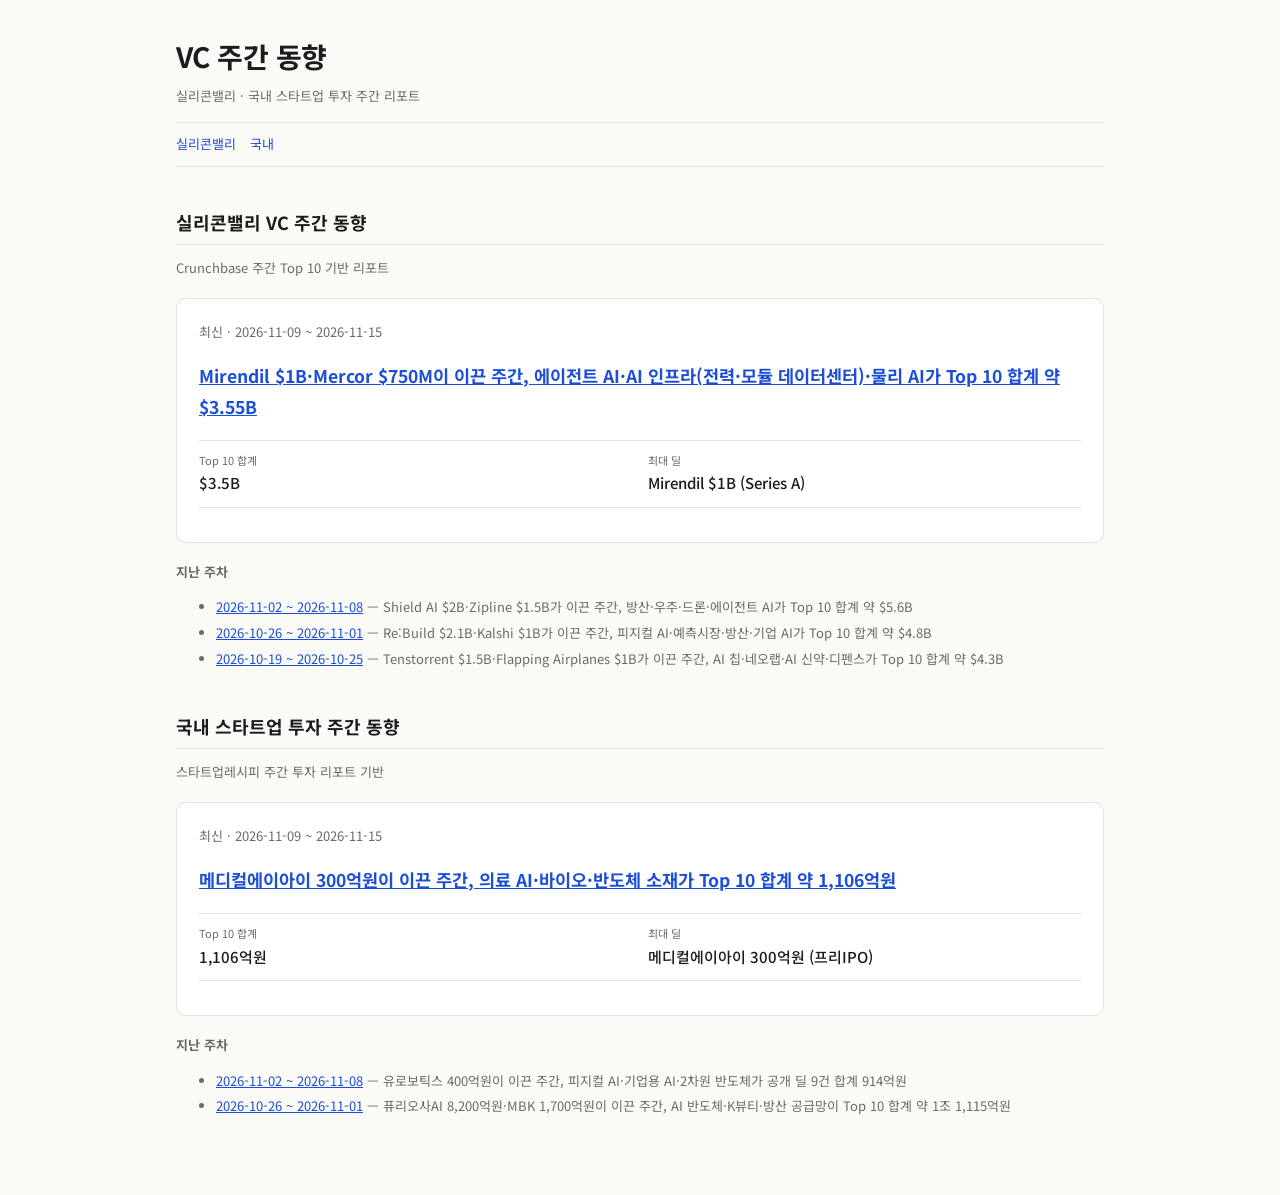
==== commit c40ac4d4: "report(kr): 2026-11-09 ~ 2026-11-15 Co-Authored-By: Claude Sonnet 5.5 <noreply@anthropic.com> Claude" ====
--- a/index.html
+++ b/index.html
@@ -16,5 +16,5 @@
 @media(max-width:600px){.bar{grid-template-columns:1fr 56px}.bt{grid-column:1/-1;order:3}.amt{font-size:34px}.card{padding:16px}}.toc{display:flex;flex-wrap:wrap;gap:6px 14px;font-size:13px;margin:14px 0 0;padding:10px 0;border-top:1px solid var(--ln);border-bottom:1px solid var(--ln)}.toc a{text-decoration:none}</style></head><body><div class="w"><h1>VC 주간 동향</h1><div class="sub">실리콘밸리 · 국내 스타트업 투자 주간 리포트</div>
 <nav class="toc"><a href="#us">실리콘밸리</a><a href="#kr">국내</a></nav>
 <section id="us"><h2>실리콘밸리 VC 주간 동향</h2><div class="sub">Crunchbase 주간 Top 10 기반 리포트</div><article class="card"><div class="sub">최신 · 2026-11-09 ~ 2026-11-15</div><h3><a href="reports/2026-11-09.html">Mirendil $1B·Mercor $750M이 이끈 주간, 에이전트 AI·AI 인프라(전력·모듈 데이터센터)·물리 AI가 Top 10 합계 약 $3.55B</a></h3><dl class="meta"><div><dt>Top 10 합계</dt><dd>$3.5B</dd></div><div><dt>최대 딜</dt><dd>Mirendil $1B (Series A)</dd></div></dl></article>
-<h4>지난 주차</h4><ul class="small"><li><a href="reports/2026-11-02.html">2026-11-02 ~ 2026-11-08</a> — Shield AI $2B·Zipline $1.5B가 이끈 주간, 방산·우주·드론·에이전트 AI가 Top 10 합계 약 $5.6B</li><li><a href="reports/2026-10-26.html">2026-10-26 ~ 2026-11-01</a> — Re:Build $2.1B·Kalshi $1B가 이끈 주간, 피지컬 AI·예측시장·방산·기업 AI가 Top 10 합계 약 $4.8B</li><li><a href="reports/2026-10-19.html">2026-10-19 ~ 2026-10-25</a> — Tenstorrent $1.5B·Flapping Airplanes $1B가 이끈 주간, AI 칩·네오랩·AI 신약·디펜스가 Top 10 합계 약 $4.3B</li></ul></section><section id="kr"><h2>국내 스타트업 투자 주간 동향</h2><div class="sub">스타트업레시피 주간 투자 리포트 기반</div><article class="card"><div class="sub">최신 · 2026-11-02 ~ 2026-11-08</div><h3><a href="kr/reports/2026-11-02.html">유로보틱스 400억원이 이끈 주간, 피지컬 AI·기업용 AI·2차원 반도체가 공개 딜 9건 합계 914억원</a></h3><dl class="meta"><div><dt>Top 10 합계</dt><dd>914억원</dd></div><div><dt>최대 딜</dt><dd>유로보틱스 400억원 (시리즈A)</dd></div></dl></article>
-<h4>지난 주차</h4><ul class="small"><li><a href="kr/reports/2026-10-26.html">2026-10-26 ~ 2026-11-01</a> — 퓨리오사AI 8,200억원·MBK 1,700억원이 이끈 주간, AI 반도체·K뷰티·방산 공급망이 Top 10 합계 약 1조 1,115억원</li></ul></section></div></body></html>+<h4>지난 주차</h4><ul class="small"><li><a href="reports/2026-11-02.html">2026-11-02 ~ 2026-11-08</a> — Shield AI $2B·Zipline $1.5B가 이끈 주간, 방산·우주·드론·에이전트 AI가 Top 10 합계 약 $5.6B</li><li><a href="reports/2026-10-26.html">2026-10-26 ~ 2026-11-01</a> — Re:Build $2.1B·Kalshi $1B가 이끈 주간, 피지컬 AI·예측시장·방산·기업 AI가 Top 10 합계 약 $4.8B</li><li><a href="reports/2026-10-19.html">2026-10-19 ~ 2026-10-25</a> — Tenstorrent $1.5B·Flapping Airplanes $1B가 이끈 주간, AI 칩·네오랩·AI 신약·디펜스가 Top 10 합계 약 $4.3B</li></ul></section><section id="kr"><h2>국내 스타트업 투자 주간 동향</h2><div class="sub">스타트업레시피 주간 투자 리포트 기반</div><article class="card"><div class="sub">최신 · 2026-11-09 ~ 2026-11-15</div><h3><a href="kr/reports/2026-11-09.html">메디컬에이아이 300억원이 이끈 주간, 의료 AI·바이오·반도체 소재가 Top 10 합계 약 1,106억원</a></h3><dl class="meta"><div><dt>Top 10 합계</dt><dd>1,106억원</dd></div><div><dt>최대 딜</dt><dd>메디컬에이아이 300억원 (프리IPO)</dd></div></dl></article>
+<h4>지난 주차</h4><ul class="small"><li><a href="kr/reports/2026-11-02.html">2026-11-02 ~ 2026-11-08</a> — 유로보틱스 400억원이 이끈 주간, 피지컬 AI·기업용 AI·2차원 반도체가 공개 딜 9건 합계 914억원</li><li><a href="kr/reports/2026-10-26.html">2026-10-26 ~ 2026-11-01</a> — 퓨리오사AI 8,200억원·MBK 1,700억원이 이끈 주간, AI 반도체·K뷰티·방산 공급망이 Top 10 합계 약 1조 1,115억원</li></ul></section></div></body></html>
